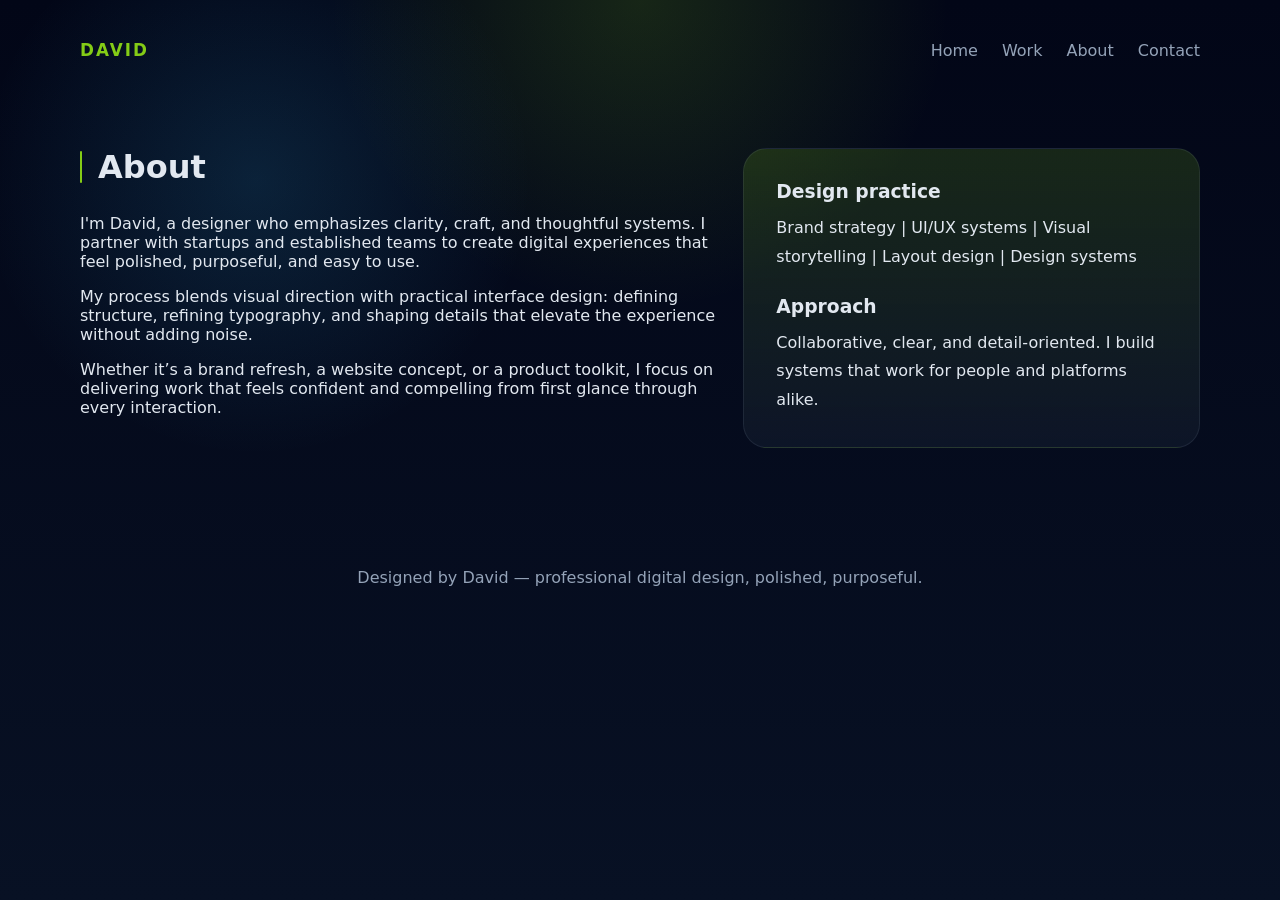
==== about.html @ 82d0fe68 "first commit" ====
<!DOCTYPE html>
<html lang="en">
  <head>
    <meta charset="UTF-8" />
    <meta name="viewport" content="width=device-width, initial-scale=1.0" />
    <title>About | David</title>
    <link rel="stylesheet" href="assets/css/style.css" />
  </head>
  <body>
    <header class="container header">
      <nav class="nav">
        <span class="brand">DAVID</span>
        <div class="nav-links">
          <a href="index.html">Home</a>
          <a href="work.html">Work</a>
          <a href="about.html">About</a>
          <a href="contact.html">Contact</a>
        </div>
      </nav>
    </header>

    <main class="container">
      <section class="section about-grid">
        <div>
          <div class="section-title">
            <span></span>
            <h2>About</h2>
          </div>
          <p>
            I'm David, a designer who emphasizes clarity, craft, and thoughtful systems. I partner with startups and established teams to create digital experiences that feel polished, purposeful, and easy to use.
          </p>
          <p>
            My process blends visual direction with practical interface design: defining structure, refining typography, and shaping details that elevate the experience without adding noise.
          </p>
          <p>
            Whether it’s a brand refresh, a website concept, or a product toolkit, I focus on delivering work that feels confident and compelling from first glance through every interaction.
          </p>
        </div>
        <aside class="profile-panel">
          <h3>Design practice</h3>
          <p>
            Brand strategy | UI/UX systems | Visual storytelling | Layout design | Design systems
          </p>
          <h3 style="margin-top: 1.5rem;">Approach</h3>
          <p>
            Collaborative, clear, and detail-oriented. I build systems that work for people and platforms alike.
          </p>
        </aside>
      </section>
    </main>

    <footer class="container">
      <p>Designed by David — professional digital design, polished, purposeful.</p>
    </footer>
  </body>
</html>
---- assets/css/style.css ----
:root {
  --bg: #0f172a;
  --panel: rgba(15, 23, 42, 0.96);
  --text: #e2e8f0;
  --muted: #94a3b8;
  --accent: #84cc16;
  --accent-strong: #d9f99d;
  --shadow: 0 24px 80px rgba(15, 23, 42, 0.35);
  --radius: 24px;
  font-family: Inter, ui-sans-serif, system-ui, -apple-system, BlinkMacSystemFont, "Segoe UI", sans-serif;
}

* {
  box-sizing: border-box;
}

html {
  scroll-behavior: smooth;
}

body {
  margin: 0;
  min-height: 100vh;
  background: radial-gradient(circle at top, rgba(132, 204, 22, 0.16), transparent 28%),
    radial-gradient(circle at 20% 20%, rgba(56, 189, 248, 0.14), transparent 22%),
    linear-gradient(180deg, #020617 0%, #081124 100%);
  color: var(--text);
}

img {
  max-width: 100%;
  display: block;
}

a {
  color: inherit;
  text-decoration: none;
}

.container {
  width: min(1120px, calc(100% - 2rem));
  margin: 0 auto;
}

.header {
  padding: 2.5rem 0 1.5rem;
}

.nav {
  display: flex;
  justify-content: space-between;
  align-items: center;
  gap: 1rem;
}

.brand {
  font-size: 1.05rem;
  letter-spacing: 0.12em;
  text-transform: uppercase;
  color: var(--accent);
  font-weight: 700;
}

.nav-links {
  display: flex;
  align-items: center;
  gap: 1.5rem;
  color: var(--muted);
}

.nav-links a:hover {
  color: var(--text);
}

.hero {
  display: grid;
  gap: 2rem;
  padding: 5rem 0 4rem;
}

.hero-copy {
  max-width: 620px;
}

.hero h1 {
  margin: 0;
  font-size: clamp(3rem, 5vw, 4.5rem);
  line-height: 0.95;
}

.hero p {
  margin: 1.75rem 0 0;
  font-size: 1.05rem;
  line-height: 1.8;
  color: var(--muted);
}

.button-primary {
  display: inline-flex;
  align-items: center;
  justify-content: center;
  margin-top: 2rem;
  padding: 0.95rem 1.8rem;
  border-radius: 999px;
  background: var(--accent);
  color: #071014;
  font-weight: 700;
  letter-spacing: 0.01em;
  transition: transform 0.25s ease, box-shadow 0.25s ease;
}

.button-primary:hover {
  transform: translateY(-2px);
  box-shadow: 0 18px 45px rgba(132, 204, 22, 0.24);
}

.hero-panel {
  padding: 2rem;
  background: var(--panel);
  border: 1px solid rgba(148, 163, 184, 0.15);
  border-radius: var(--radius);
  box-shadow: var(--shadow);
}

.hero-panel h2 {
  margin: 0 0 1rem;
  font-size: 1.2rem;
}

.hero-panel p {
  margin: 0;
  color: var(--text);
  line-height: 1.75;
}

.section {
  padding: 4rem 0;
}

.section-title {
  display: flex;
  align-items: center;
  gap: 1rem;
  margin-bottom: 1.75rem;
}

.section-title span {
  display: inline-flex;
  width: 2px;
  height: 2rem;
  background: var(--accent);
  border-radius: 999px;
}

.section-title h2 {
  margin: 0;
  font-size: 2rem;
}

.cards {
  display: grid;
  gap: 1.5rem;
}

.card {
  padding: 2rem;
  background: var(--panel);
  border: 1px solid rgba(148, 163, 184, 0.12);
  border-radius: var(--radius);
  box-shadow: var(--shadow);
}

.card h3 {
  margin: 0 0 1rem;
  font-size: 1.2rem;
}

.card p {
  margin: 0;
  color: var(--muted);
  line-height: 1.8;
}

.grid-2 {
  display: grid;
  gap: 1.5rem;
  grid-template-columns: repeat(2, minmax(0, 1fr));
}

.about-grid {
  display: grid;
  gap: 1.5rem;
  grid-template-columns: 1.4fr 1fr;
}

.about-copy p {
  margin-top: 1rem;
}

.profile-panel {
  padding: 2rem;
  background: linear-gradient(180deg, rgba(132, 204, 22, 0.16), rgba(15, 23, 42, 0.82));
  border-radius: var(--radius);
  border: 1px solid rgba(148, 163, 184, 0.12);
}

.profile-panel h3,
.profile-panel p {
  margin: 0;
}

.profile-panel h3 {
  margin-bottom: 0.75rem;
}

.profile-panel p {
  color: var(--text);
  line-height: 1.8;
}

footer {
  padding: 3.5rem 0 2rem;
  color: var(--muted);
}

footer p {
  margin: 0;
  text-align: center;
}

@media (max-width: 860px) {
  .hero,
  .about-grid,
  .grid-2 {
    grid-template-columns: 1fr;
  }
}

@media (max-width: 640px) {
  .nav {
    flex-wrap: wrap;
    justify-content: center;
  }

  .nav-links {
    justify-content: center;
    flex-wrap: wrap;
  }

  .hero {
    padding-top: 3rem;
  }
}
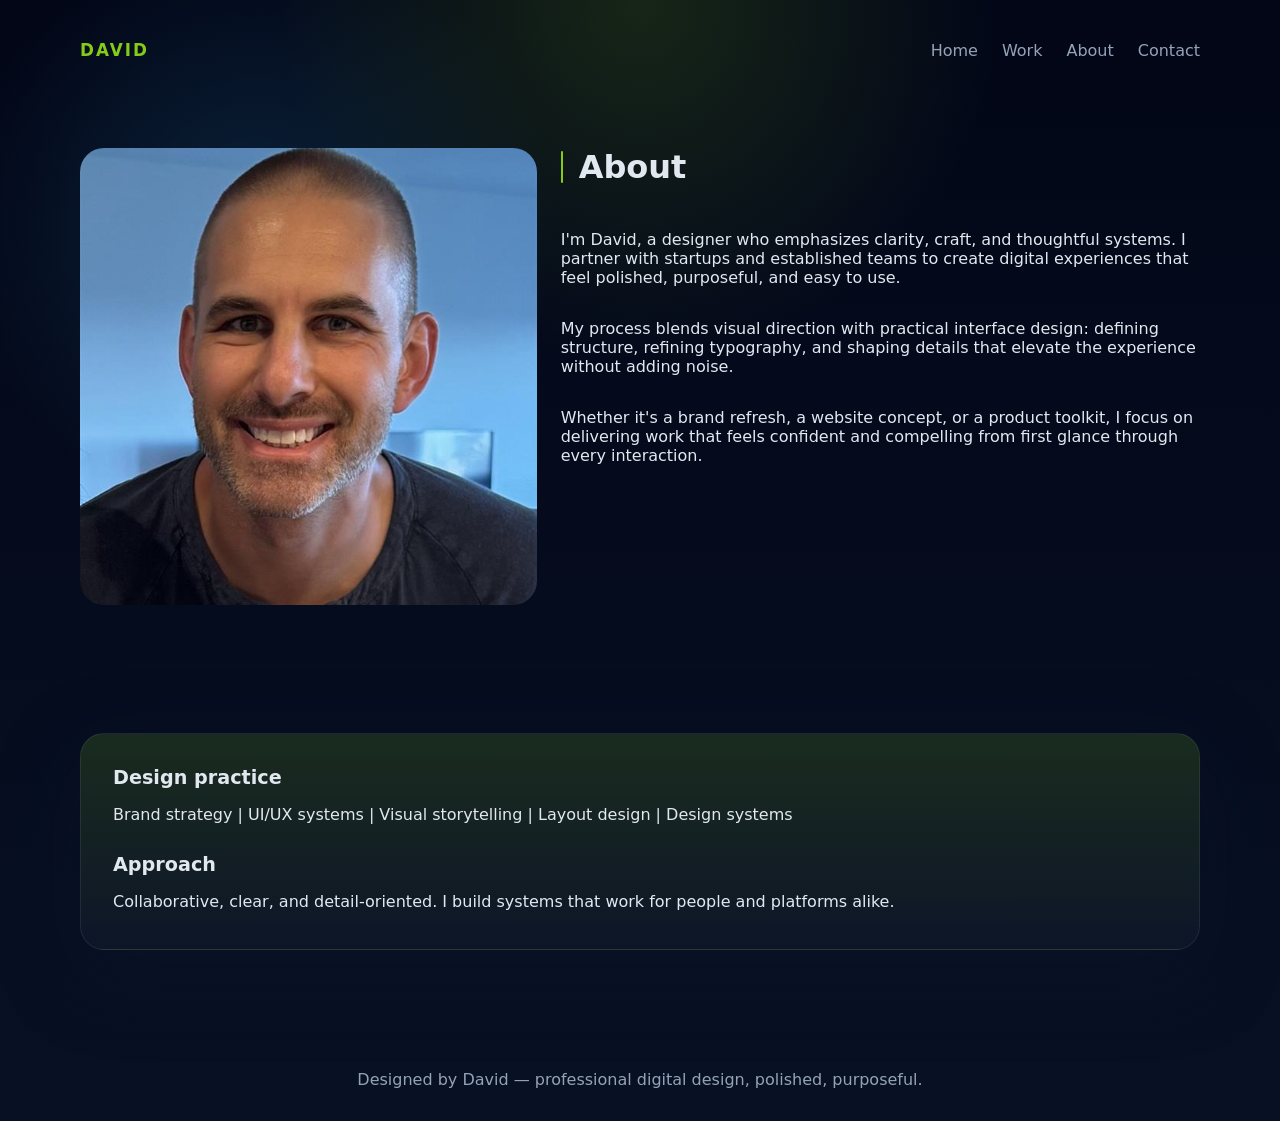
==== commit 00868499: "Refactor code structure for improved readability and maintainability - added image" ====
--- a/about.html
+++ b/about.html
@@ -4,7 +4,7 @@
     <meta charset="UTF-8" />
     <meta name="viewport" content="width=device-width, initial-scale=1.0" />
     <title>About | David</title>
-    <link rel="stylesheet" href="assets/css/style.css" />
+    <link rel="stylesheet" href="assets/css/styles.css" />
   </head>
   <body>
     <header class="container header">
@@ -21,7 +21,10 @@
 
     <main class="container">
       <section class="section about-grid">
-        <div>
+        <div class="about-image">
+          <img src="assets/images/dk.jpg" alt="David Krinn profile picture" />
+        </div>
+        <div class="about-content">
           <div class="section-title">
             <span></span>
             <h2>About</h2>
@@ -33,10 +36,13 @@
             My process blends visual direction with practical interface design: defining structure, refining typography, and shaping details that elevate the experience without adding noise.
           </p>
           <p>
-            Whether it’s a brand refresh, a website concept, or a product toolkit, I focus on delivering work that feels confident and compelling from first glance through every interaction.
+            Whether it's a brand refresh, a website concept, or a product toolkit, I focus on delivering work that feels confident and compelling from first glance through every interaction.
           </p>
         </div>
-        <aside class="profile-panel">
+      </section>
+
+      <section class="section">
+        <div class="card profile-panel">
           <h3>Design practice</h3>
           <p>
             Brand strategy | UI/UX systems | Visual storytelling | Layout design | Design systems
@@ -45,7 +51,7 @@
           <p>
             Collaborative, clear, and detail-oriented. I build systems that work for people and platforms alike.
           </p>
-        </aside>
+        </div>
       </section>
     </main>
 
--- a/assets/css/styles.css
+++ b/assets/css/styles.css
@@ -0,0 +1,305 @@
+:root {
+  --bg: #0f172a;
+  --panel: rgba(15, 23, 42, 0.96);
+  --text: #e2e8f0;
+  --muted: #94a3b8;
+  --accent: #84cc16;
+  --accent-strong: #d9f99d;
+  --shadow: 0 24px 80px rgba(15, 23, 42, 0.35);
+  --radius: 24px;
+  font-family: Inter, ui-sans-serif, system-ui, -apple-system, BlinkMacSystemFont, "Segoe UI", sans-serif;
+}
+
+* {
+  box-sizing: border-box;
+}
+
+html {
+  scroll-behavior: smooth;
+}
+
+body {
+  margin: 0;
+  min-height: 100vh;
+  background: radial-gradient(circle at top, rgba(132, 204, 22, 0.16), transparent 28%),
+    radial-gradient(circle at 20% 20%, rgba(56, 189, 248, 0.14), transparent 22%),
+    linear-gradient(180deg, #020617 0%, #081124 100%);
+  color: var(--text);
+}
+
+img {
+  max-width: 100%;
+  display: block;
+}
+
+a {
+  color: inherit;
+  text-decoration: none;
+}
+
+.container {
+  width: min(1120px, calc(100% - 2rem));
+  margin: 0 auto;
+}
+
+.header {
+  padding: 2.5rem 0 1.5rem;
+}
+
+.nav {
+  display: flex;
+  justify-content: space-between;
+  align-items: center;
+  gap: 1rem;
+}
+
+.brand {
+  font-size: 1.05rem;
+  letter-spacing: 0.12em;
+  text-transform: uppercase;
+  color: var(--accent);
+  font-weight: 700;
+}
+
+.nav-links {
+  display: flex;
+  align-items: center;
+  gap: 1.5rem;
+  color: var(--muted);
+}
+
+.nav-links a:hover {
+  color: var(--text);
+}
+
+.hero {
+  display: grid;
+  gap: 2rem;
+  padding: 5rem 0 4rem;
+}
+
+.hero-copy {
+  max-width: 620px;
+}
+
+.hero h1 {
+  margin: 0;
+  font-size: clamp(3rem, 5vw, 4.5rem);
+  line-height: 0.95;
+}
+
+.hero p {
+  margin: 1.75rem 0 0;
+  font-size: 1.05rem;
+  line-height: 1.8;
+  color: var(--muted);
+}
+
+.button-primary {
+  display: inline-flex;
+  align-items: center;
+  justify-content: center;
+  margin-top: 2rem;
+  padding: 0.95rem 1.8rem;
+  border-radius: 999px;
+  background: var(--accent);
+  color: #071014;
+  font-weight: 700;
+  letter-spacing: 0.01em;
+  transition: transform 0.25s ease, box-shadow 0.25s ease;
+}
+
+.button-primary:hover {
+  transform: translateY(-2px);
+  box-shadow: 0 18px 45px rgba(132, 204, 22, 0.24);
+}
+
+.hero-panel {
+  display: grid;
+  grid-template-columns: repeat(2, minmax(0, 1fr));
+  gap: 40px;
+  align-items: start;
+}
+
+.hero-panel .card {
+  display: flex;
+  flex-direction: column;
+  height: 100%;
+}
+
+.hero-panel h2 {
+  margin: 0 0 1rem;
+  font-size: 1.2rem;
+}
+
+@media (max-width: 860px) {
+  .hero-panel {
+    grid-template-columns: 1fr;
+  }
+}
+
+.hero-panel p {
+  margin: 0;
+  color: var(--text);
+  line-height: 1.75;
+}
+
+.section {
+  padding: 4rem 0;
+}
+
+.section-title {
+  display: flex;
+  align-items: center;
+  gap: 1rem;
+  margin-bottom: 1.75rem;
+}
+
+.section-title span {
+  display: inline-flex;
+  width: 2px;
+  height: 2rem;
+  background: var(--accent);
+  border-radius: 999px;
+}
+
+.section-title h2 {
+  margin: 0;
+  font-size: 2rem;
+}
+
+.cards {
+  display: grid;
+  gap: 1.5rem;
+}
+
+.card {
+  padding: 2rem;
+  background: var(--panel);
+  border: 1px solid rgba(148, 163, 184, 0.12);
+  border-radius: var(--radius);
+  box-shadow: var(--shadow);
+}
+
+.card h3 {
+  margin: 0 0 1rem;
+  font-size: 1.2rem;
+}
+
+.card p {
+  margin: 0;
+  color: var(--muted);
+  line-height: 1.8;
+}
+
+.weather-widget {
+  background: rgba(15, 23, 42, 0.95);
+  border: 1px solid rgba(148, 163, 184, 0.16);
+}
+
+.weather-widget h3 {
+  margin: 0 0 0.75rem;
+}
+
+.weather-subhead {
+  margin: 0.5rem 0 1rem;
+  color: var(--muted);
+  font-size: 0.95rem;
+  line-height: 1.6;
+}
+
+.weather-temp {
+  margin: 1rem 0 0;
+  font-size: 2rem;
+  letter-spacing: -0.04em;
+  color: var(--text);
+}
+
+.grid-2 {
+  display: grid;
+  gap: 1.5rem;
+  grid-template-columns: repeat(2, minmax(0, 1fr));
+}
+
+.about-grid {
+  display: grid;
+  gap: 1.5rem;
+  grid-template-columns: 1fr 1.4fr;
+}
+
+.about-image {
+  flex-shrink: 0;
+}
+
+.about-image img {
+  width: 100%;
+  height: auto;
+  aspect-ratio: 1;
+  border-radius: var(--radius);
+  object-fit: cover;
+}
+
+.about-content {
+  display: flex;
+  flex-direction: column;
+  justify-content: flex-start;
+}
+
+.about-copy p {
+  margin-top: 1rem;
+}
+
+.profile-panel {
+  padding: 2rem;
+  background: linear-gradient(180deg, rgba(132, 204, 22, 0.16), rgba(15, 23, 42, 0.82));
+  border-radius: var(--radius);
+  border: 1px solid rgba(148, 163, 184, 0.12);
+}
+
+.profile-panel h3,
+.profile-panel p {
+  margin: 0;
+}
+
+.profile-panel h3 {
+  margin-bottom: 0.75rem;
+}
+
+.profile-panel p {
+  color: var(--text);
+  line-height: 1.8;
+}
+
+footer {
+  padding: 3.5rem 0 2rem;
+  color: var(--muted);
+}
+
+footer p {
+  margin: 0;
+  text-align: center;
+}
+
+@media (max-width: 860px) {
+  .hero,
+  .about-grid,
+  .grid-2 {
+    grid-template-columns: 1fr;
+  }
+}
+
+@media (max-width: 640px) {
+  .nav {
+    flex-wrap: wrap;
+    justify-content: center;
+  }
+
+  .nav-links {
+    justify-content: center;
+    flex-wrap: wrap;
+  }
+
+  .hero {
+    padding-top: 3rem;
+  }
+}
